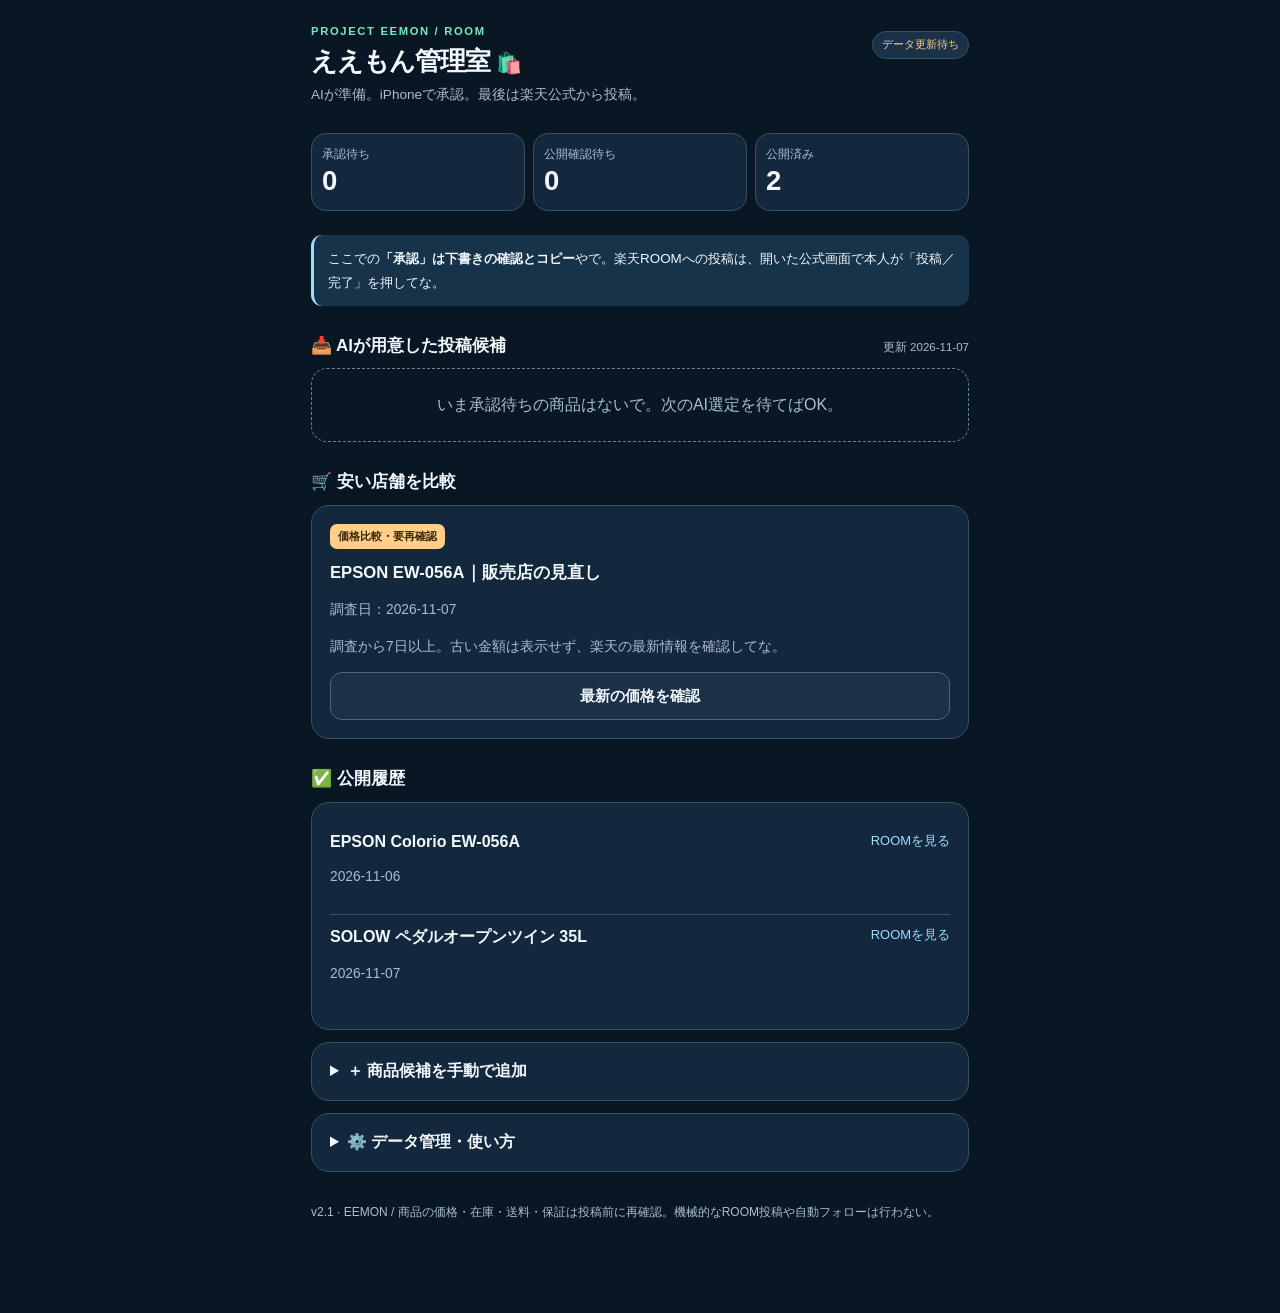
==== index.html @ 08f130cd "EEMON dashboard v2.1: show revised approval safety release" ====
<!doctype html>
<html lang="ja">
<head>
<meta charset="utf-8">
<meta name="viewport" content="width=device-width,initial-scale=1,viewport-fit=cover">
<meta name="theme-color" content="#091724">
<meta http-equiv="Content-Security-Policy" content="default-src 'self'; script-src 'self'; style-src 'self'; connect-src 'self'; img-src 'self' data:; object-src 'none'; base-uri 'none'; form-action 'none'">
<title>EEMON｜ええもん管理室</title>
<link rel="stylesheet" href="./style.css">
<link rel="manifest" href="./manifest.webmanifest">
</head>
<body>
<main class="wrap">
  <header class="header">
    <div><div class="eyebrow">PROJECT EEMON / ROOM</div><h1>ええもん管理室 <span>🛍️</span></h1><p class="sub">AIが準備。iPhoneで承認。最後は楽天公式から投稿。</p></div>
    <div class="live" id="connection">読み込み中</div>
  </header>
  <section class="counts" aria-label="件数">
    <div><small>承認待ち</small><strong id="pending-count">–</strong></div>
    <div><small>公開確認待ち</small><strong id="reported-count">–</strong></div>
    <div><small>公開済み</small><strong id="published-count">–</strong></div>
  </section>
  <p class="notice">ここでの<strong>「承認」は下書きの確認とコピー</strong>やで。楽天ROOMへの投稿は、開いた公式画面で本人が「投稿／完了」を押してな。</p>
  <div class="section-heading"><h2>📥 AIが用意した投稿候補</h2><span id="feed-date" class="muted"></span></div>
  <div id="pending"></div>
  <div class="section-heading"><h2>🛒 安い店舗を比較</h2></div>
  <div id="reviews"></div>
  <div class="section-heading"><h2>✅ 公開履歴</h2></div>
  <div id="published" class="panel"></div>
  <details class="panel"><summary>＋ 商品候補を手動で追加</summary>
    <form id="manual-form" class="form" autocomplete="off">
      <label>商品名<input name="name" maxlength="90" required placeholder="例：便利な収納用品"></label>
      <label>楽天市場の商品URL<input name="url" type="url" required placeholder="https://item.rakuten.co.jp/shop/item/"></label>
      <label>紹介文（500文字以内）<textarea name="caption" maxlength="500" required placeholder="ここが他と違ってええ！"></textarea></label>
      <button class="secondary" type="submit">候補として端末に保存</button>
    </form>
  </details>
  <details class="panel"><summary>⚙️ データ管理・使い方</summary>
    <p>GitHub Pagesの無料ホスティングに、公開しても問題ない商品情報だけを置く。承認状態はこのiPhone内に保存し、GitHubや楽天へ送信しない。Safariの履歴削除で消える場合があるで。</p>
    <p><b>使い方：</b>①承認して文面コピー → ②楽天市場で「ROOMに投稿」→ ③楽天公式の「完了」を押す → ④この画面で報告文をコピーしてChatGPTに貼り付け。</p>
    <div class="btn-row"><button id="export" class="secondary" type="button">履歴をバックアップ</button><button id="clear" class="tertiary" type="button">端末内記録を消去</button></div>
    <p class="muted small">アプリ風に使うならSafariの共有メニューから「ホーム画面に追加」。このページに楽天IDやパスワードは入力しないでな。</p>
  </details>
  <footer>v2.1 · EEMON / 商品の価格・在庫・送料・保証は投稿前に再確認。機械的なROOM投稿や自動フォローは行わない。</footer>
</main>
<div id="toast" class="toast" role="status" aria-live="polite" hidden></div>
<script src="./app.js" defer></script>
</body></html>
---- style.css ----
:root{color-scheme:dark;--bg:#091724;--panel:#14283d;--p2:#1a3148;--line:#375066;--text:#f2f8fd;--muted:#a9bdce;--blue:#9edcff;--mint:#7ae9c0;--warn:#ffce88;font-family:-apple-system,BlinkMacSystemFont,"Hiragino Kaku Gothic ProN","Noto Sans JP",sans-serif}
*{box-sizing:border-box}html{background:var(--bg);color:var(--text)}body{margin:0}a{color:var(--blue);text-decoration:none}button,input,textarea{font:inherit}button,a{touch-action:manipulation}.wrap{max-width:690px;margin:auto;padding:25px 16px 90px}.header{display:flex;justify-content:space-between;align-items:flex-start;gap:12px}.eyebrow{font-size:.7rem;color:var(--mint);font-weight:900;letter-spacing:.15em}h1{margin:7px 0 5px;font-size:1.64rem;letter-spacing:-.04em}h1 span{font-size:1.3rem}.sub,.muted{color:var(--muted)}.sub{margin:4px 0;font-size:.85rem;line-height:1.55}.live{margin-top:6px;border:1px solid var(--line);background:var(--p2);border-radius:25px;padding:6px 9px;white-space:nowrap;font-size:.66rem}.live.ok{color:var(--mint)}.live.warn{color:var(--warn)}.counts{display:grid;grid-template-columns:repeat(3,1fr);gap:8px;margin:24px 0}.counts>div{background:var(--panel);border:1px solid var(--line);border-radius:15px;padding:13px 10px}.counts small{display:block;color:var(--muted);font-size:.72rem}.counts strong{display:block;margin-top:3px;font-size:1.72rem}.notice{border-left:3px solid var(--blue);background:#173349;border-radius:11px;padding:12px 14px;font-size:.84rem;line-height:1.75}.section-heading{display:flex;justify-content:space-between;align-items:baseline;margin:28px 0 11px;gap:8px}.section-heading h2{font-size:1.06rem;margin:0}.section-heading>span{font-size:.72rem}.panel,.card{background:var(--panel);border:1px solid var(--line);border-radius:18px;padding:18px;margin:12px 0}.card h3{font-size:1.04rem;line-height:1.4;margin:12px 0 6px}.card p,.panel p{line-height:1.7;font-size:.86rem}.tag{display:inline-flex;border-radius:7px;padding:5px 8px;background:var(--mint);color:#08362d;font-size:.71rem;font-weight:800}.tag.warn{background:var(--warn);color:#3c2809}.tag.blue{background:var(--blue);color:#042e45}.description{white-space:pre-wrap;overflow-wrap:anywhere;line-height:1.7;font-size:.88rem;background:#0c1f2f;padding:13px;border-radius:11px;border:1px solid #30485c;max-height:270px;overflow:auto}.buttons{display:grid;gap:9px;margin-top:13px}.button,button{display:flex;align-items:center;justify-content:center;cursor:pointer;border:0;min-height:48px;border-radius:12px;padding:13px 11px;font-weight:850;font-size:.93rem;text-align:center}.button.primary,button.primary{color:#052b44;background:var(--blue)}.button.green,button.green{color:#09352c;background:var(--mint)}.button.secondary,button.secondary{color:var(--text);background:var(--p2);border:1px solid #4b6780}.button.tertiary,button.tertiary{color:#cedce7;background:#283b4d}.button:focus-visible,button:focus-visible,a:focus-visible{outline:3px solid var(--warn);outline-offset:2px}.empty{border:1px dashed #678199;color:var(--muted);padding:22px 16px;text-align:center;line-height:1.75;border-radius:16px}.small{font-size:.77rem}.history{display:flex;justify-content:space-between;gap:16px;padding:12px 0;border-bottom:1px solid var(--line)}.history:last-child{border:0}.history a{flex-shrink:0;font-size:.81rem}.price-list{display:grid;gap:8px;margin:12px 0}.price-row{display:flex;justify-content:space-between;gap:12px;border-radius:10px;background:#0d2031;padding:10px}.price-row b{font-size:.95rem}.price-row span{display:block;color:var(--muted);font-size:.73rem;margin-top:3px}.price-row a{font-size:.74rem}.saving{color:var(--mint);font-size:1.05rem;font-weight:900}.form label{display:block;font-size:.84rem;color:var(--muted);margin:14px 0}.form input,.form textarea{display:block;width:100%;border:1px solid #53718a;background:#091b2b;color:var(--text);border-radius:11px;padding:13px;margin-top:7px}.form textarea{min-height:130px;resize:vertical}.form button{width:100%}summary{cursor:pointer;font-weight:800}.btn-row{display:grid;gap:9px}.btn-row>button{width:100%}.toast{position:fixed;bottom:20px;left:50%;transform:translateX(-50%);max-width:min(92vw,520px);width:max-content;background:#c8f7e7;color:#092a22;border-radius:12px;padding:12px 15px;box-shadow:0 9px 40px #0009;z-index:50;font-size:.83rem;font-weight:700}footer{color:var(--muted);font-size:.75rem;margin:30px 0 0;line-height:1.7}
@media (min-width:560px){.buttons.two{grid-template-columns:1fr 1fr}}
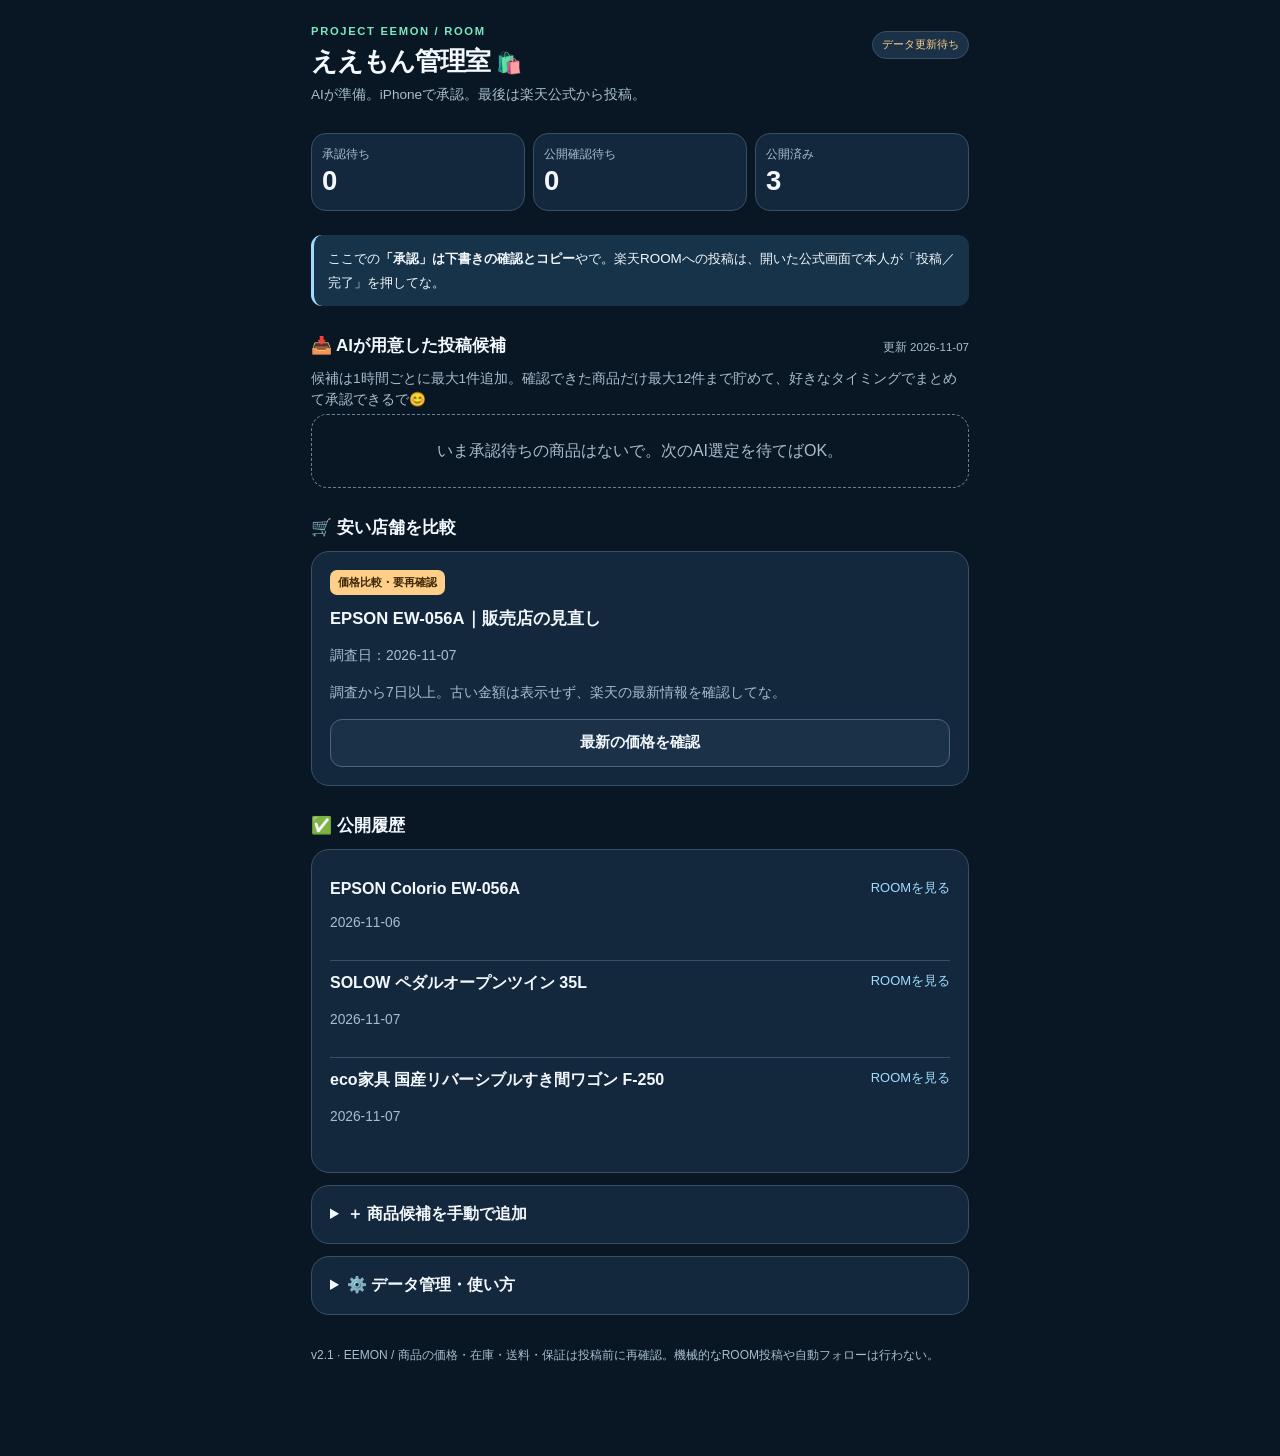
==== commit d6c43c42: "EEMON dashboard: explain hourly candidate accrual and 12-item approval backlog" ====
--- a/index.html
+++ b/index.html
@@ -22,6 +22,7 @@
   </section>
   <p class="notice">ここでの<strong>「承認」は下書きの確認とコピー</strong>やで。楽天ROOMへの投稿は、開いた公式画面で本人が「投稿／完了」を押してな。</p>
   <div class="section-heading"><h2>📥 AIが用意した投稿候補</h2><span id="feed-date" class="muted"></span></div>
+  <p class="sub">候補は1時間ごとに最大1件追加。確認できた商品だけ最大12件まで貯めて、好きなタイミングでまとめて承認できるで😊</p>
   <div id="pending"></div>
   <div class="section-heading"><h2>🛒 安い店舗を比較</h2></div>
   <div id="reviews"></div>
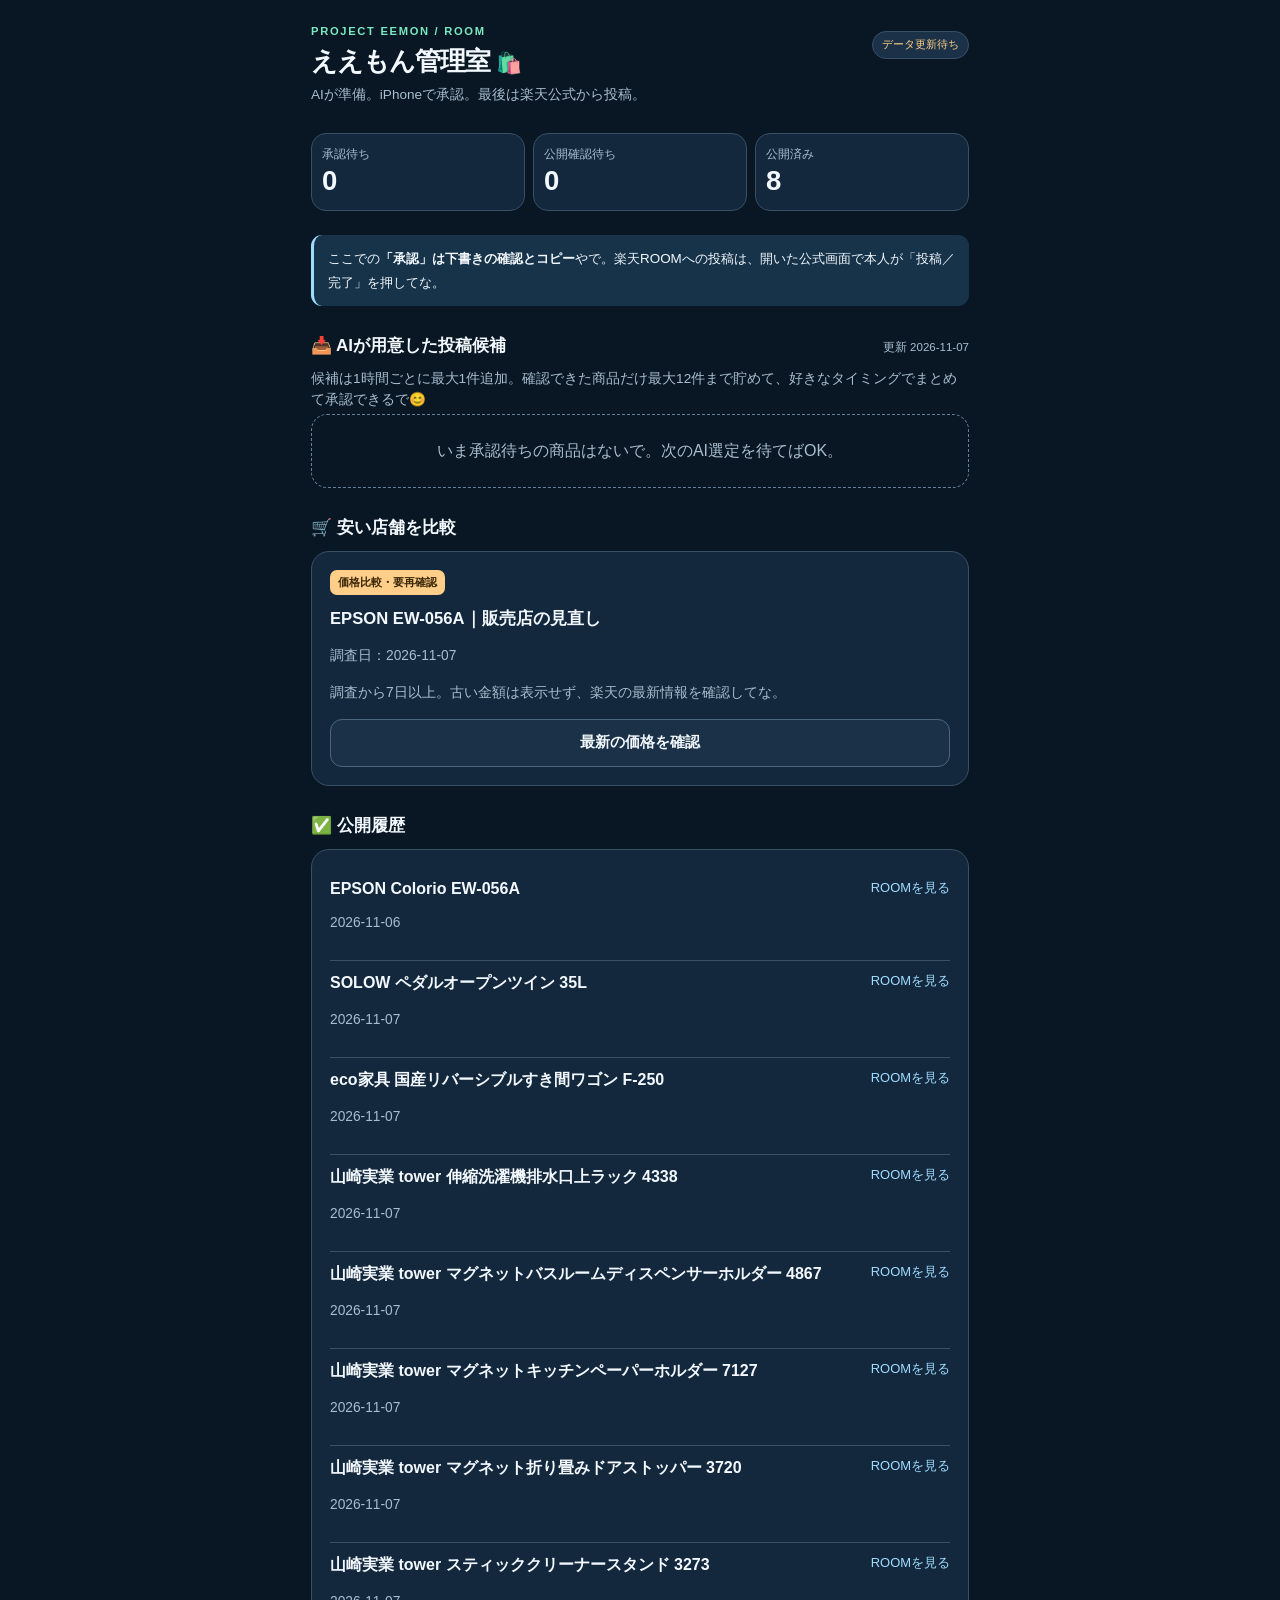
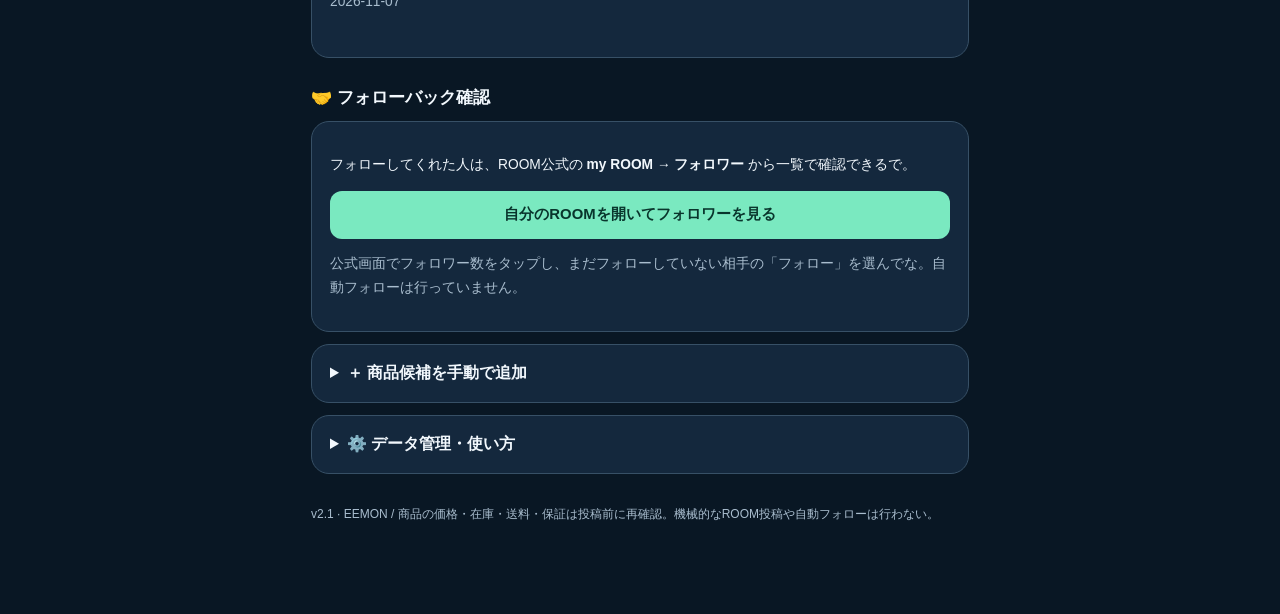
==== commit c4fd959d: "EEMON: add low-friction follow-back review link to official ROOM; no machine follows" ====
--- a/index.html
+++ b/index.html
@@ -28,6 +28,12 @@
   <div id="reviews"></div>
   <div class="section-heading"><h2>✅ 公開履歴</h2></div>
   <div id="published" class="panel"></div>
+  <div class="section-heading"><h2>🤝 フォローバック確認</h2></div>
+  <section class="panel" aria-label="楽天ROOMのフォローバック確認">
+    <p>フォローしてくれた人は、ROOM公式の <b>my ROOM → フォロワー</b> から一覧で確認できるで。</p>
+    <a class="button green" href="https://room.rakuten.co.jp/eemon_sagashi_papa/items" target="_blank" rel="noopener noreferrer">自分のROOMを開いてフォロワーを見る</a>
+    <p class="muted small">公式画面でフォロワー数をタップし、まだフォローしていない相手の「フォロー」を選んでな。自動フォローは行っていません。</p>
+  </section>
   <details class="panel"><summary>＋ 商品候補を手動で追加</summary>
     <form id="manual-form" class="form" autocomplete="off">
       <label>商品名<input name="name" maxlength="90" required placeholder="例：便利な収納用品"></label>
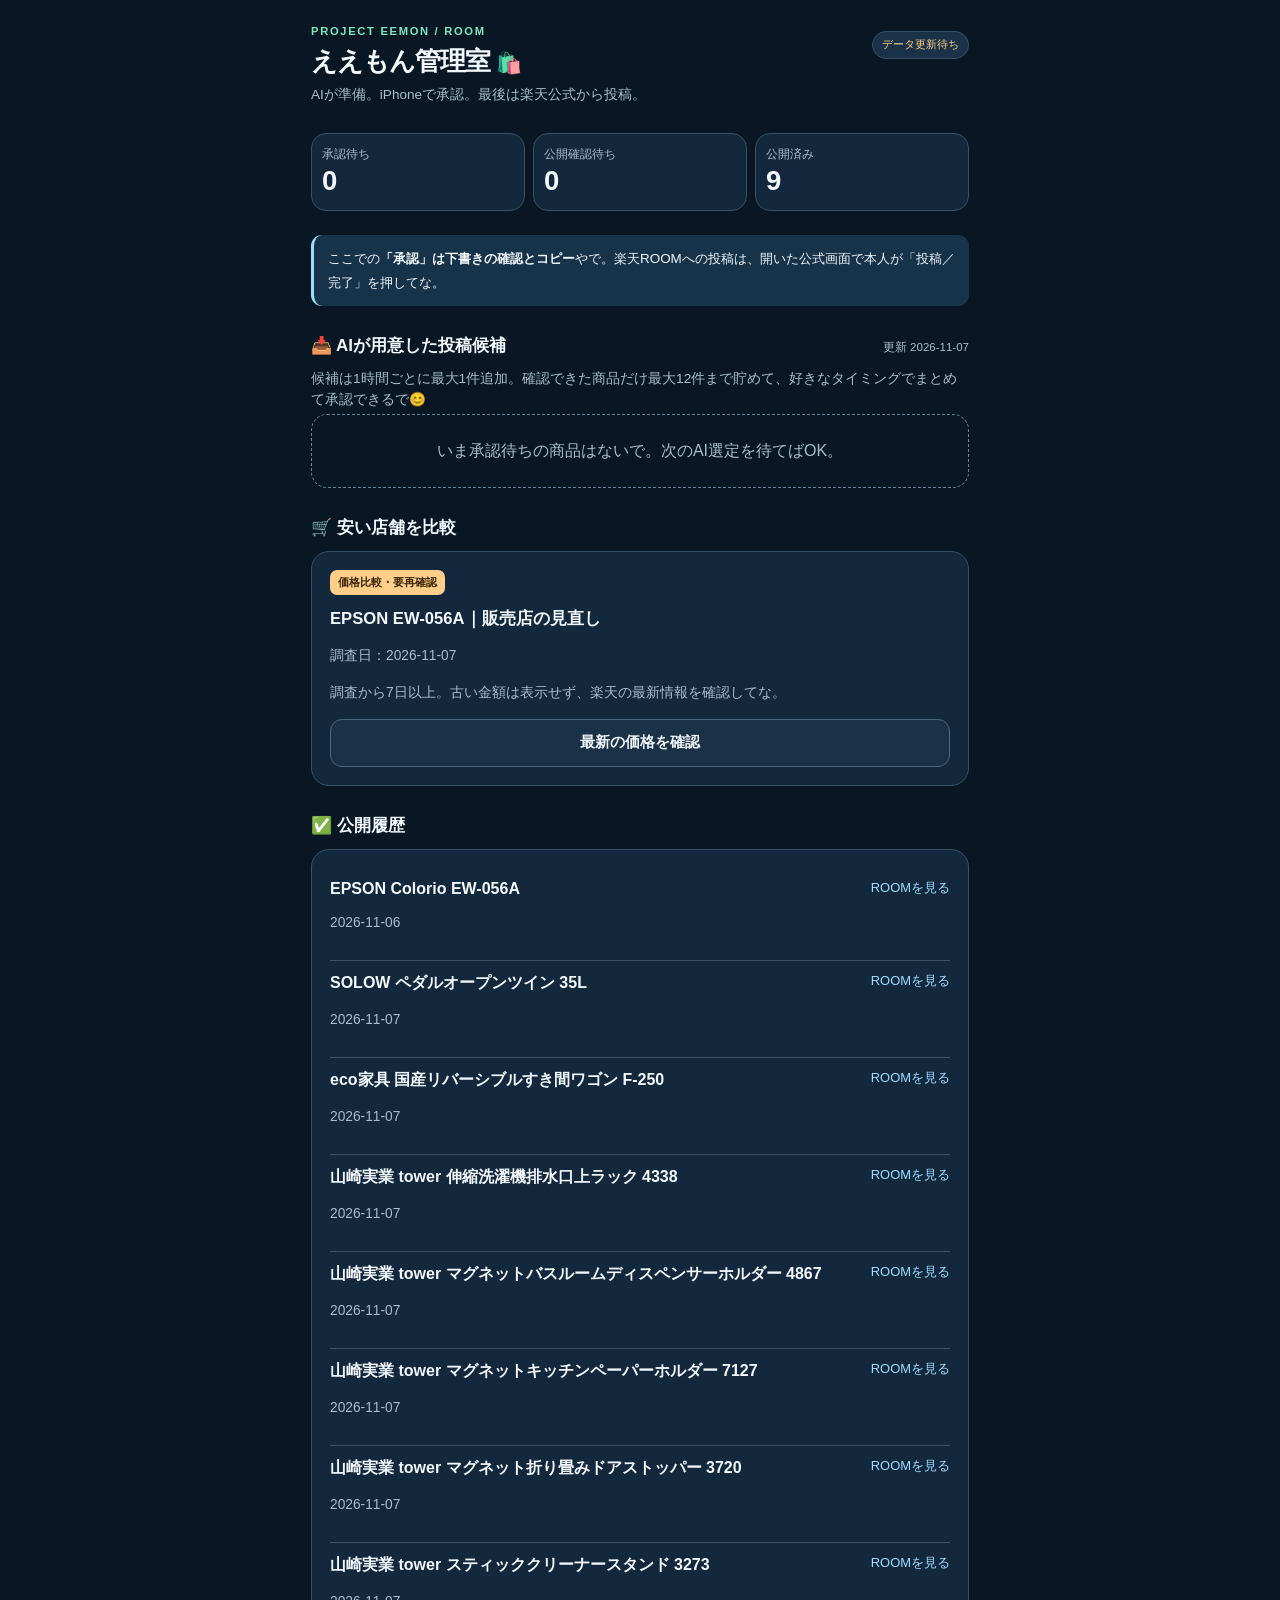
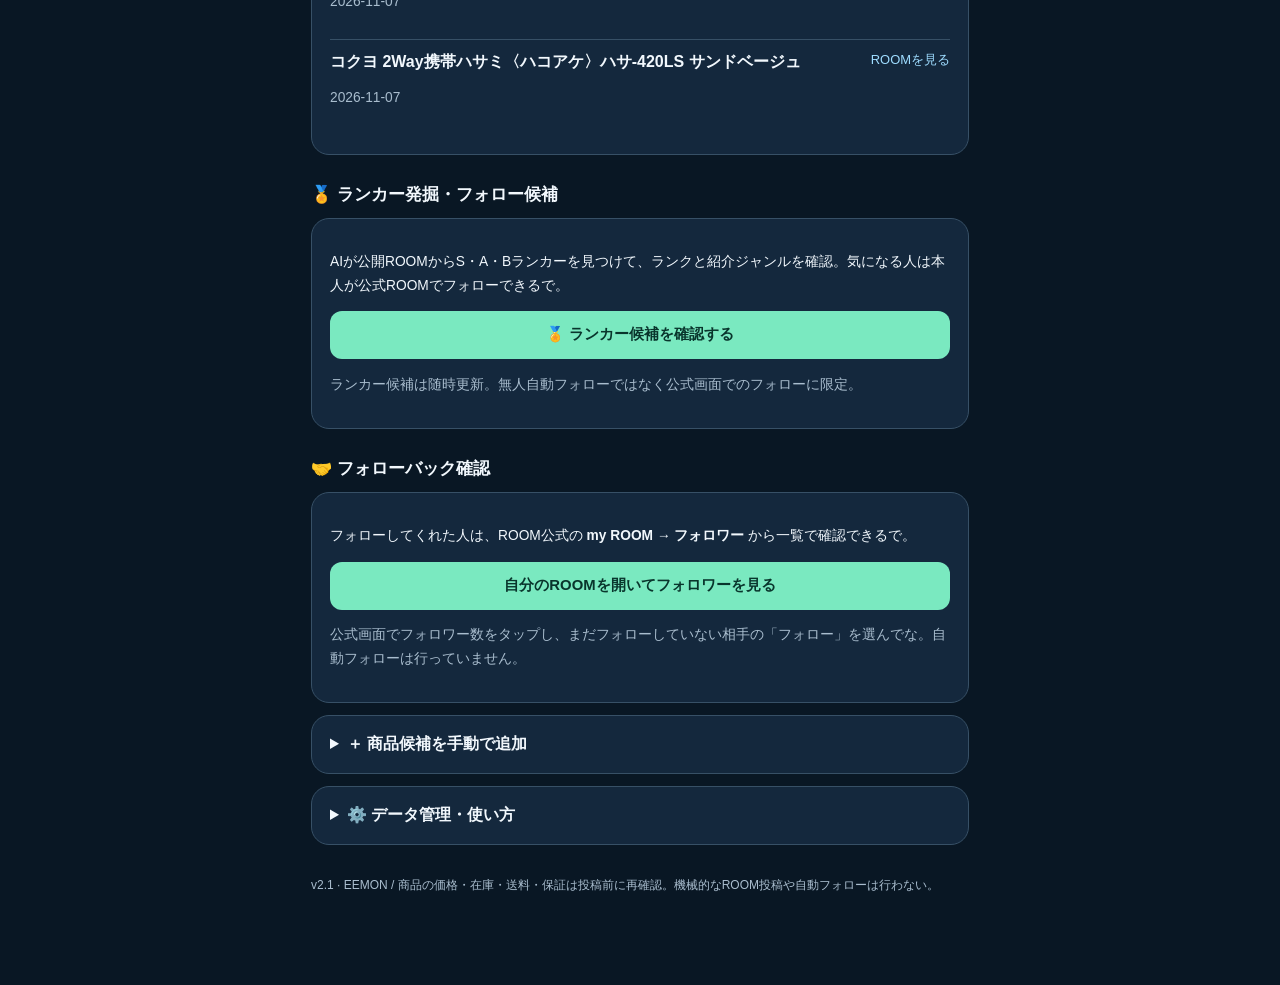
==== commit d5372d30: "EEMON dashboard: link new iPhone ranker-follow review room" ====
--- a/index.html
+++ b/index.html
@@ -28,6 +28,12 @@
   <div id="reviews"></div>
   <div class="section-heading"><h2>✅ 公開履歴</h2></div>
   <div id="published" class="panel"></div>
+  <div class="section-heading"><h2>🏅 ランカー発掘・フォロー候補</h2></div>
+  <section class="panel" aria-label="ランカー発掘室へ進む">
+    <p>AIが公開ROOMからS・A・Bランカーを見つけて、ランクと紹介ジャンルを確認。気になる人は本人が公式ROOMでフォローできるで。</p>
+    <a class="button green" href="./rankers.html">🏅 ランカー候補を確認する</a>
+    <p class="muted small">ランカー候補は随時更新。無人自動フォローではなく公式画面でのフォローに限定。</p>
+  </section>
   <div class="section-heading"><h2>🤝 フォローバック確認</h2></div>
   <section class="panel" aria-label="楽天ROOMのフォローバック確認">
     <p>フォローしてくれた人は、ROOM公式の <b>my ROOM → フォロワー</b> から一覧で確認できるで。</p>
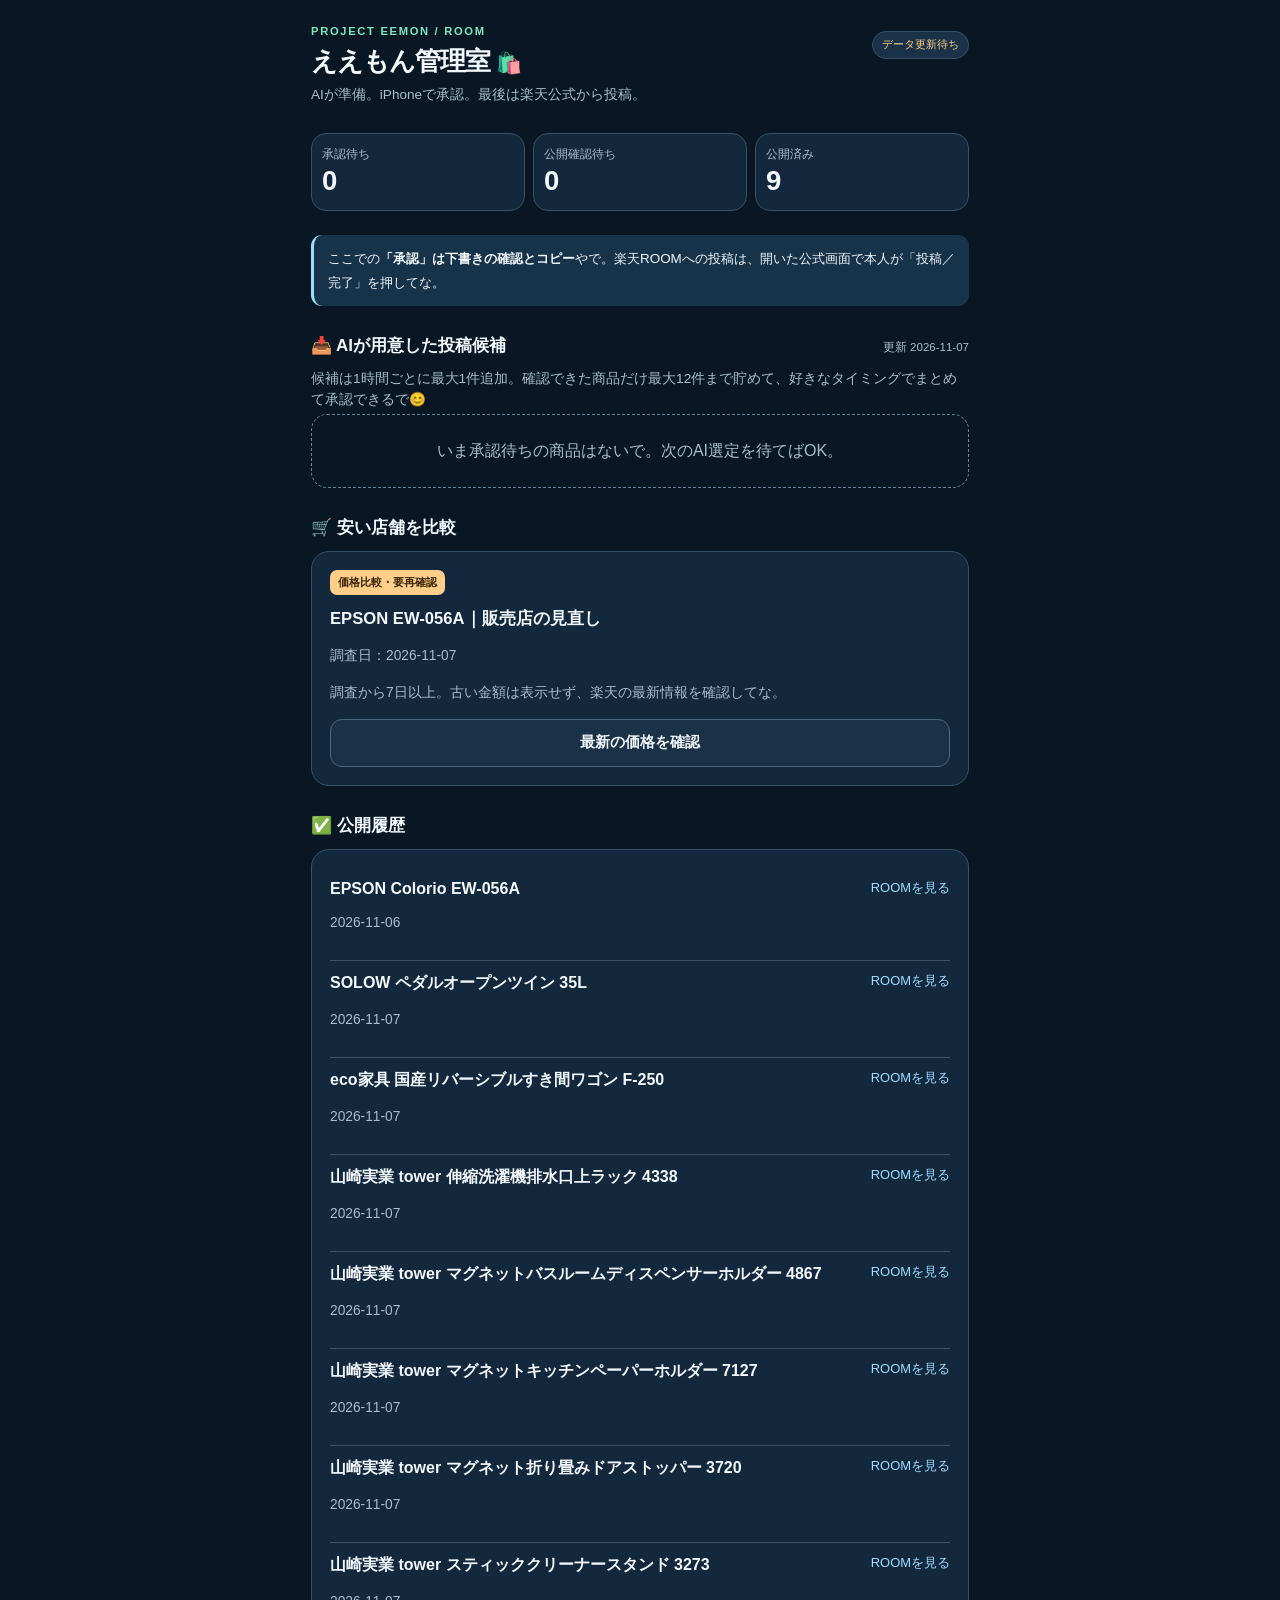
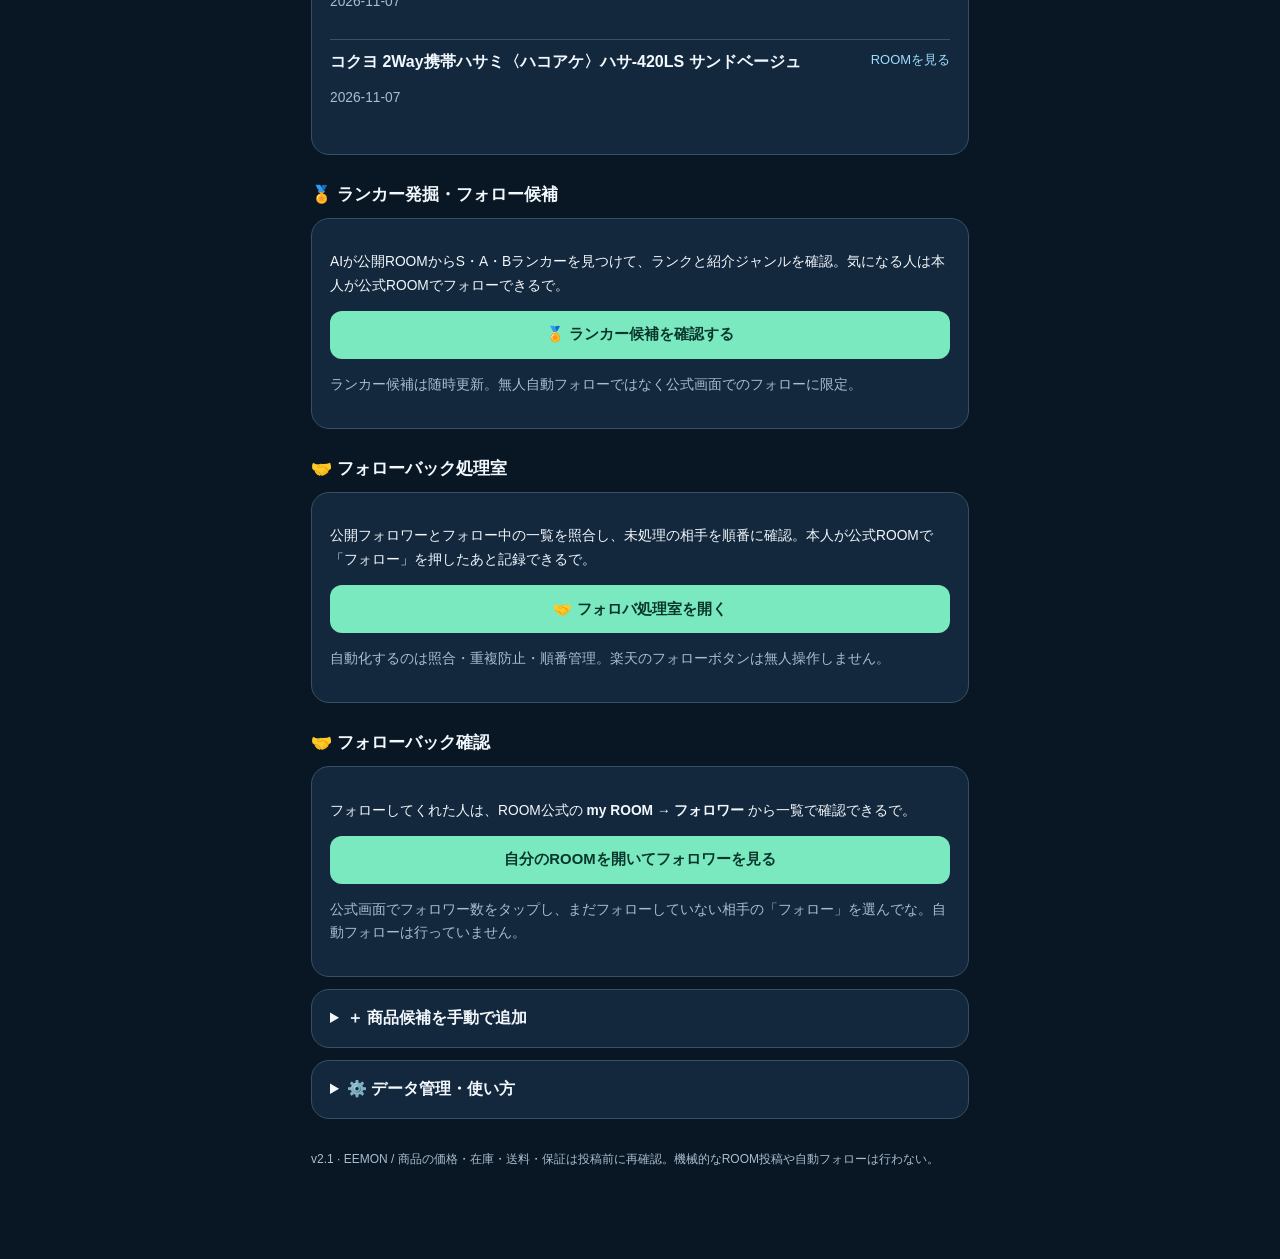
==== commit 8844b16e: "EEMON: launch dedicated iPhone follow-back review flow from main dashboard" ====
--- a/index.html
+++ b/index.html
@@ -34,6 +34,12 @@
     <a class="button green" href="./rankers.html">🏅 ランカー候補を確認する</a>
     <p class="muted small">ランカー候補は随時更新。無人自動フォローではなく公式画面でのフォローに限定。</p>
   </section>
+  <div class="section-heading"><h2>🤝 フォローバック処理室</h2></div>
+  <section class="panel" aria-label="大量フォロワーの対応">
+    <p>公開フォロワーとフォロー中の一覧を照合し、未処理の相手を順番に確認。本人が公式ROOMで「フォロー」を押したあと記録できるで。</p>
+    <a class="button green" href="./followbacks.html">🤝 フォロバ処理室を開く</a>
+    <p class="muted small">自動化するのは照合・重複防止・順番管理。楽天のフォローボタンは無人操作しません。</p>
+  </section>
   <div class="section-heading"><h2>🤝 フォローバック確認</h2></div>
   <section class="panel" aria-label="楽天ROOMのフォローバック確認">
     <p>フォローしてくれた人は、ROOM公式の <b>my ROOM → フォロワー</b> から一覧で確認できるで。</p>
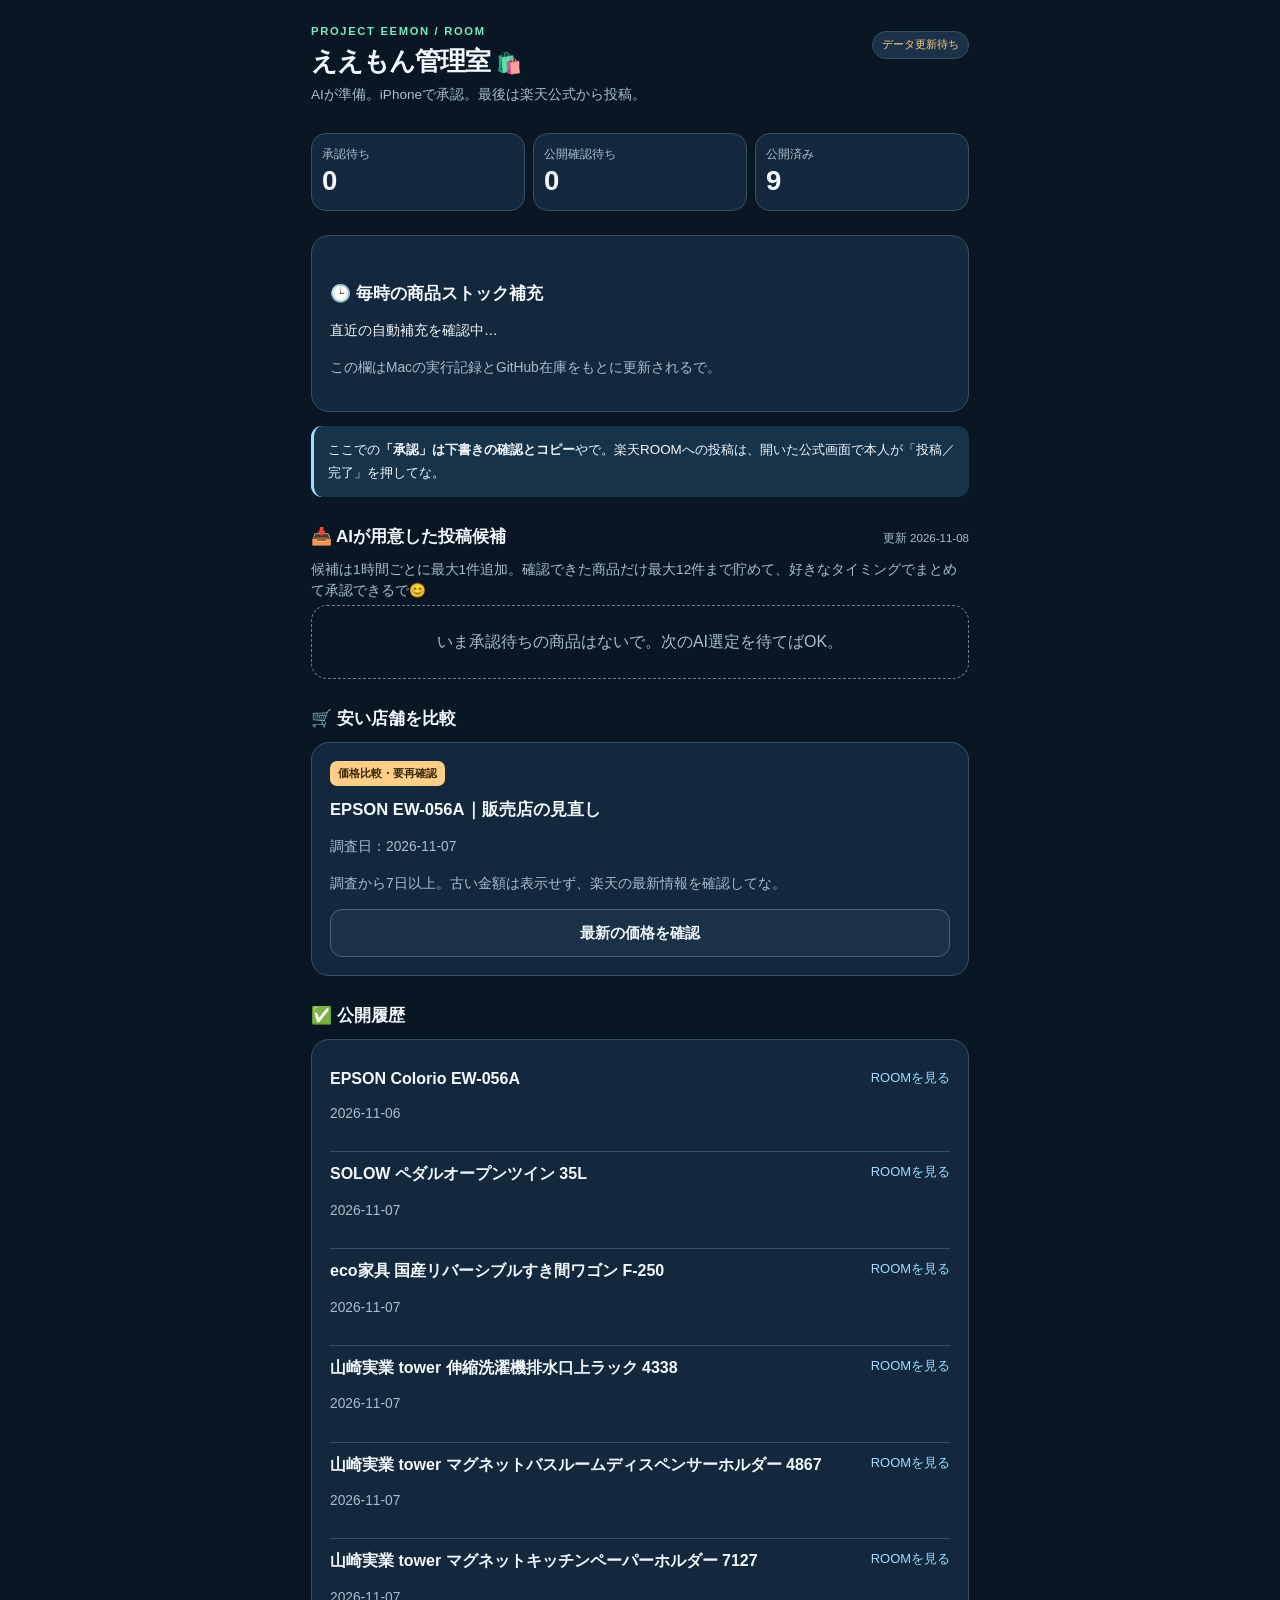
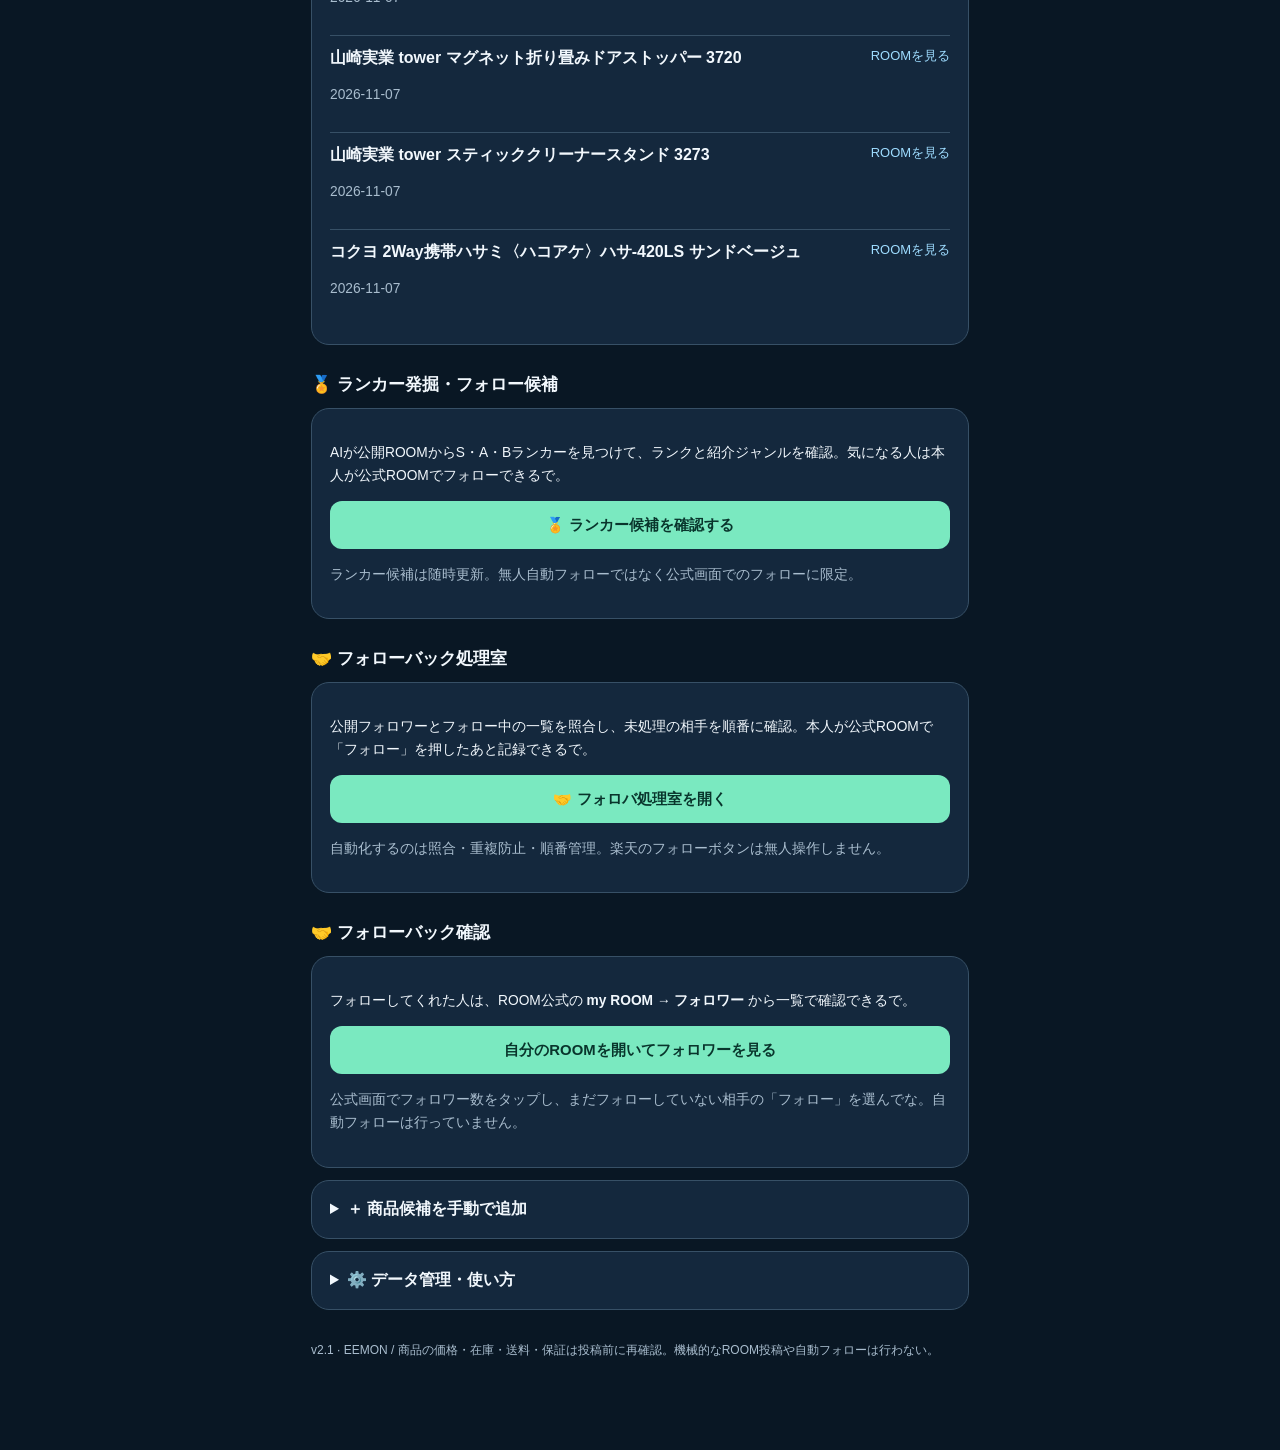
==== commit 801a12f8: "EEMON: show hourly stock replenishment status on iPhone dashboard" ====
--- a/index.html
+++ b/index.html
@@ -19,6 +19,11 @@
     <div><small>承認待ち</small><strong id="pending-count">–</strong></div>
     <div><small>公開確認待ち</small><strong id="reported-count">–</strong></div>
     <div><small>公開済み</small><strong id="published-count">–</strong></div>
+  </section>
+  <section class="panel" aria-label="毎時ストック補充の稼働状況">
+    <div class="section-heading"><h2>🕒 毎時の商品ストック補充</h2></div>
+    <p id="stock-health-summary">直近の自動補充を確認中…</p>
+    <p id="stock-health-detail" class="muted small">この欄はMacの実行記録とGitHub在庫をもとに更新されるで。</p>
   </section>
   <p class="notice">ここでの<strong>「承認」は下書きの確認とコピー</strong>やで。楽天ROOMへの投稿は、開いた公式画面で本人が「投稿／完了」を押してな。</p>
   <div class="section-heading"><h2>📥 AIが用意した投稿候補</h2><span id="feed-date" class="muted"></span></div>
@@ -64,4 +69,5 @@
 </main>
 <div id="toast" class="toast" role="status" aria-live="polite" hidden></div>
 <script src="./app.js" defer></script>
+<script src="./stock-status.js" defer></script>
 </body></html>
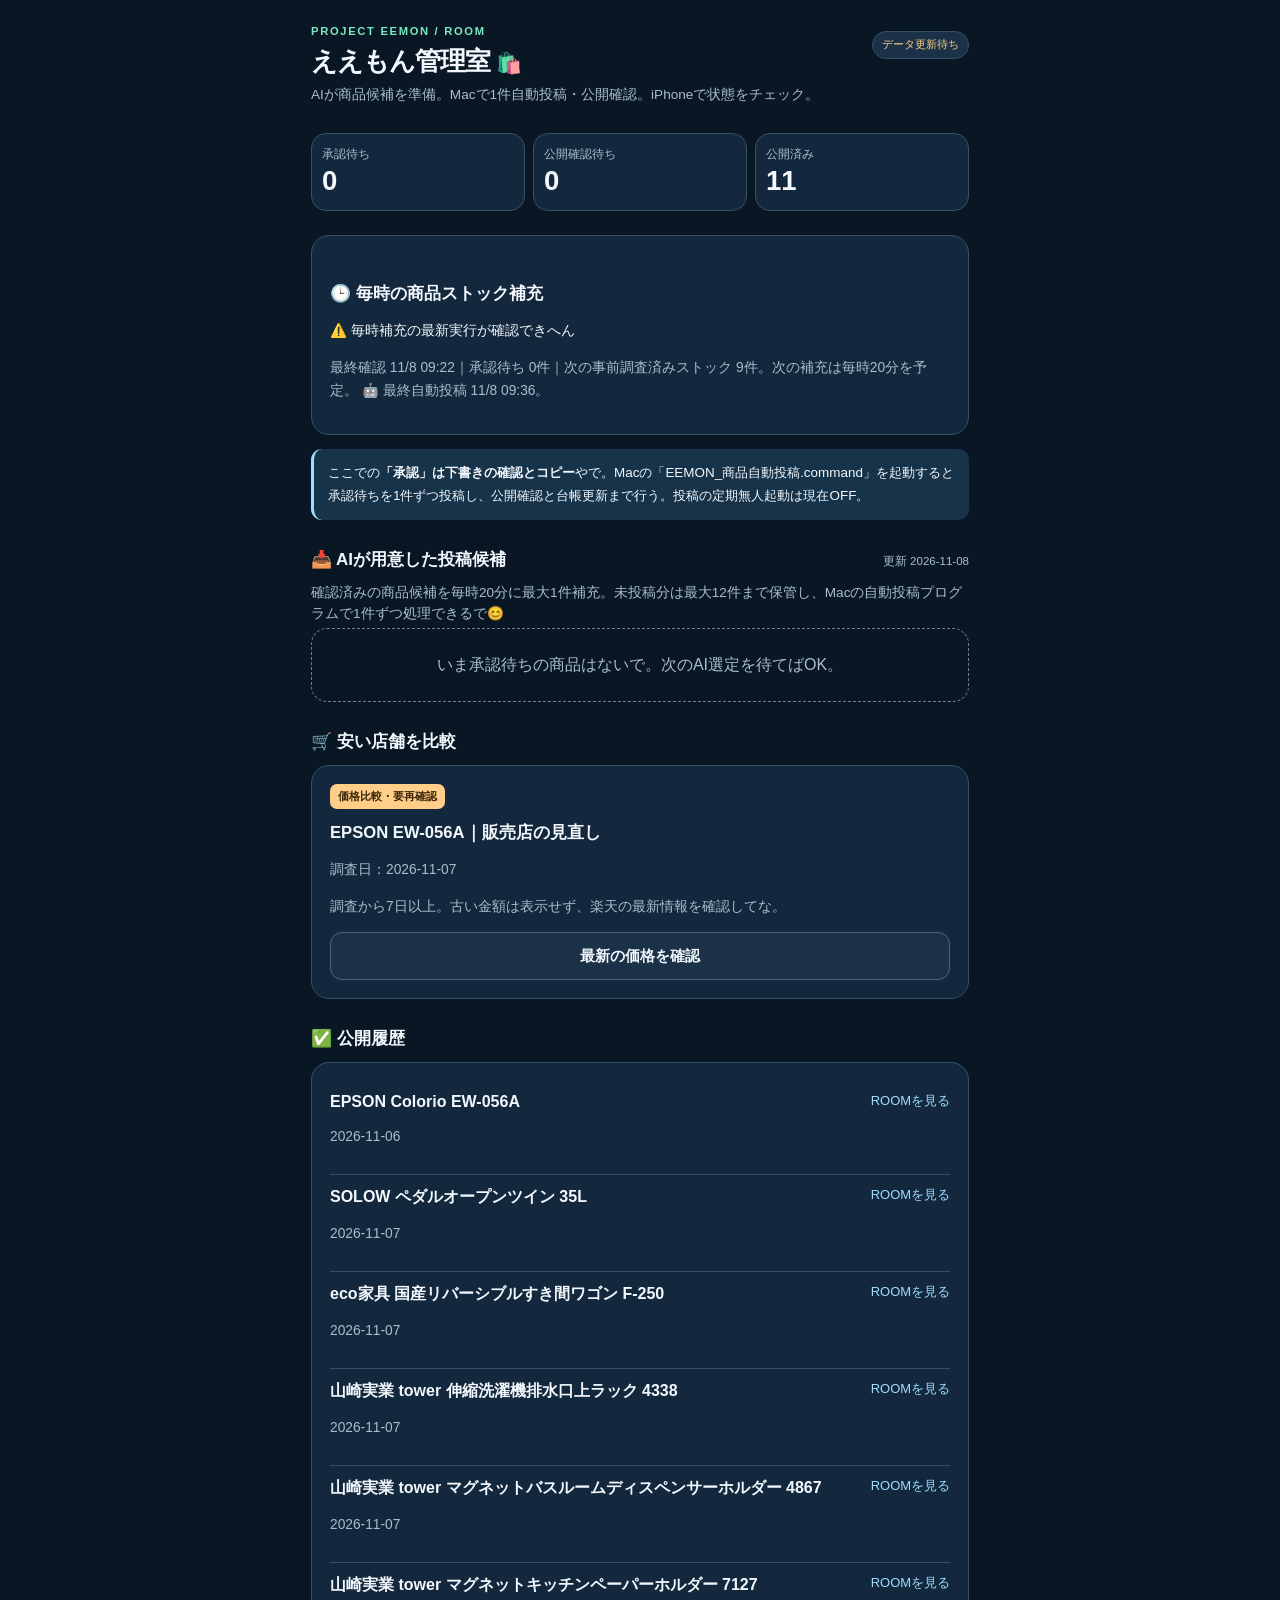
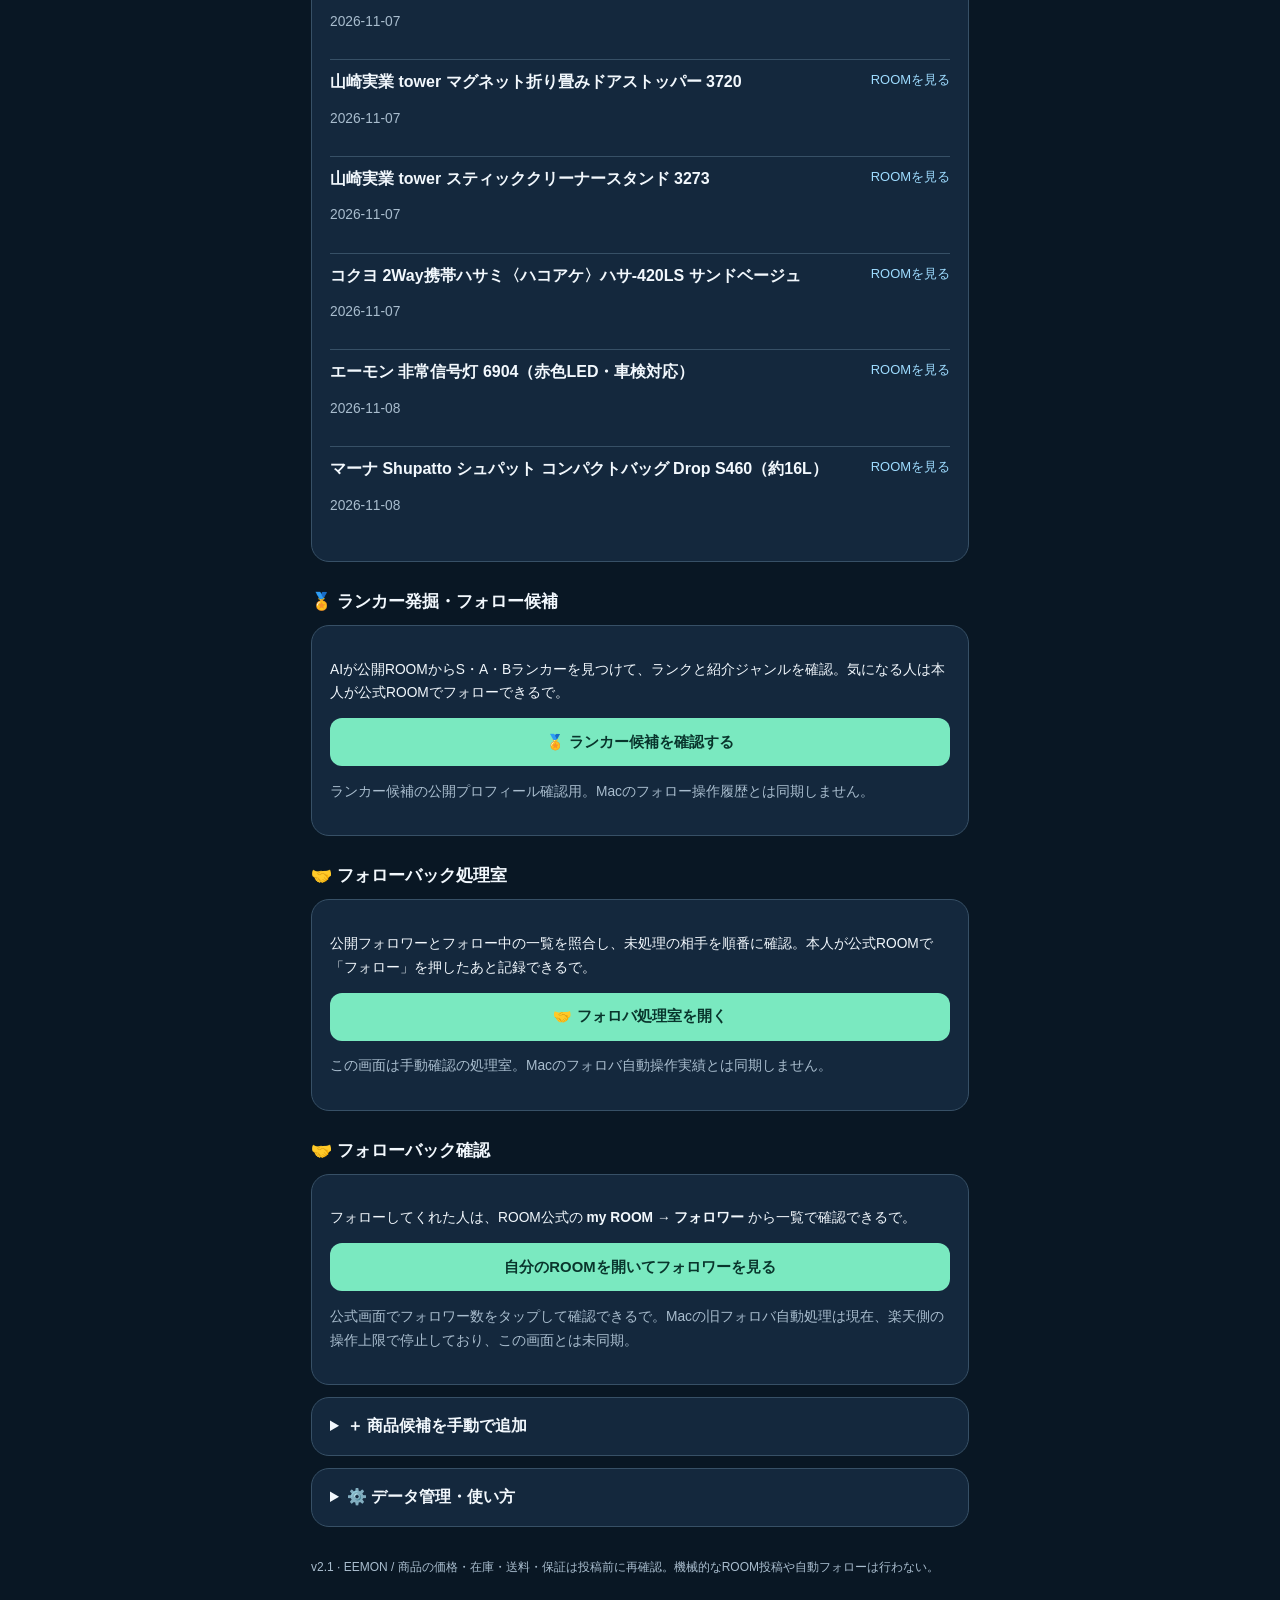
==== commit 32cf4360: "EEMON dashboard: align posting and followback copy with verified Mac automation status" ====
--- a/index.html
+++ b/index.html
@@ -12,7 +12,7 @@
 <body>
 <main class="wrap">
   <header class="header">
-    <div><div class="eyebrow">PROJECT EEMON / ROOM</div><h1>ええもん管理室 <span>🛍️</span></h1><p class="sub">AIが準備。iPhoneで承認。最後は楽天公式から投稿。</p></div>
+    <div><div class="eyebrow">PROJECT EEMON / ROOM</div><h1>ええもん管理室 <span>🛍️</span></h1><p class="sub">AIが商品候補を準備。Macで1件自動投稿・公開確認。iPhoneで状態をチェック。</p></div>
     <div class="live" id="connection">読み込み中</div>
   </header>
   <section class="counts" aria-label="件数">
@@ -25,9 +25,9 @@
     <p id="stock-health-summary">直近の自動補充を確認中…</p>
     <p id="stock-health-detail" class="muted small">この欄はMacの実行記録とGitHub在庫をもとに更新されるで。</p>
   </section>
-  <p class="notice">ここでの<strong>「承認」は下書きの確認とコピー</strong>やで。楽天ROOMへの投稿は、開いた公式画面で本人が「投稿／完了」を押してな。</p>
+  <p class="notice">ここでの<strong>「承認」は下書きの確認とコピー</strong>やで。Macの「EEMON_商品自動投稿.command」を起動すると承認待ちを1件ずつ投稿し、公開確認と台帳更新まで行う。投稿の定期無人起動は現在OFF。</p>
   <div class="section-heading"><h2>📥 AIが用意した投稿候補</h2><span id="feed-date" class="muted"></span></div>
-  <p class="sub">候補は1時間ごとに最大1件追加。確認できた商品だけ最大12件まで貯めて、好きなタイミングでまとめて承認できるで😊</p>
+  <p class="sub">確認済みの商品候補を毎時20分に最大1件補充。未投稿分は最大12件まで保管し、Macの自動投稿プログラムで1件ずつ処理できるで😊</p>
   <div id="pending"></div>
   <div class="section-heading"><h2>🛒 安い店舗を比較</h2></div>
   <div id="reviews"></div>
@@ -37,19 +37,19 @@
   <section class="panel" aria-label="ランカー発掘室へ進む">
     <p>AIが公開ROOMからS・A・Bランカーを見つけて、ランクと紹介ジャンルを確認。気になる人は本人が公式ROOMでフォローできるで。</p>
     <a class="button green" href="./rankers.html">🏅 ランカー候補を確認する</a>
-    <p class="muted small">ランカー候補は随時更新。無人自動フォローではなく公式画面でのフォローに限定。</p>
+    <p class="muted small">ランカー候補の公開プロフィール確認用。Macのフォロー操作履歴とは同期しません。</p>
   </section>
   <div class="section-heading"><h2>🤝 フォローバック処理室</h2></div>
   <section class="panel" aria-label="大量フォロワーの対応">
     <p>公開フォロワーとフォロー中の一覧を照合し、未処理の相手を順番に確認。本人が公式ROOMで「フォロー」を押したあと記録できるで。</p>
     <a class="button green" href="./followbacks.html">🤝 フォロバ処理室を開く</a>
-    <p class="muted small">自動化するのは照合・重複防止・順番管理。楽天のフォローボタンは無人操作しません。</p>
+    <p class="muted small">この画面は手動確認の処理室。Macのフォロバ自動操作実績とは同期しません。</p>
   </section>
   <div class="section-heading"><h2>🤝 フォローバック確認</h2></div>
   <section class="panel" aria-label="楽天ROOMのフォローバック確認">
     <p>フォローしてくれた人は、ROOM公式の <b>my ROOM → フォロワー</b> から一覧で確認できるで。</p>
     <a class="button green" href="https://room.rakuten.co.jp/eemon_sagashi_papa/items" target="_blank" rel="noopener noreferrer">自分のROOMを開いてフォロワーを見る</a>
-    <p class="muted small">公式画面でフォロワー数をタップし、まだフォローしていない相手の「フォロー」を選んでな。自動フォローは行っていません。</p>
+    <p class="muted small">公式画面でフォロワー数をタップして確認できるで。Macの旧フォロバ自動処理は現在、楽天側の操作上限で停止しており、この画面とは未同期。</p>
   </section>
   <details class="panel"><summary>＋ 商品候補を手動で追加</summary>
     <form id="manual-form" class="form" autocomplete="off">
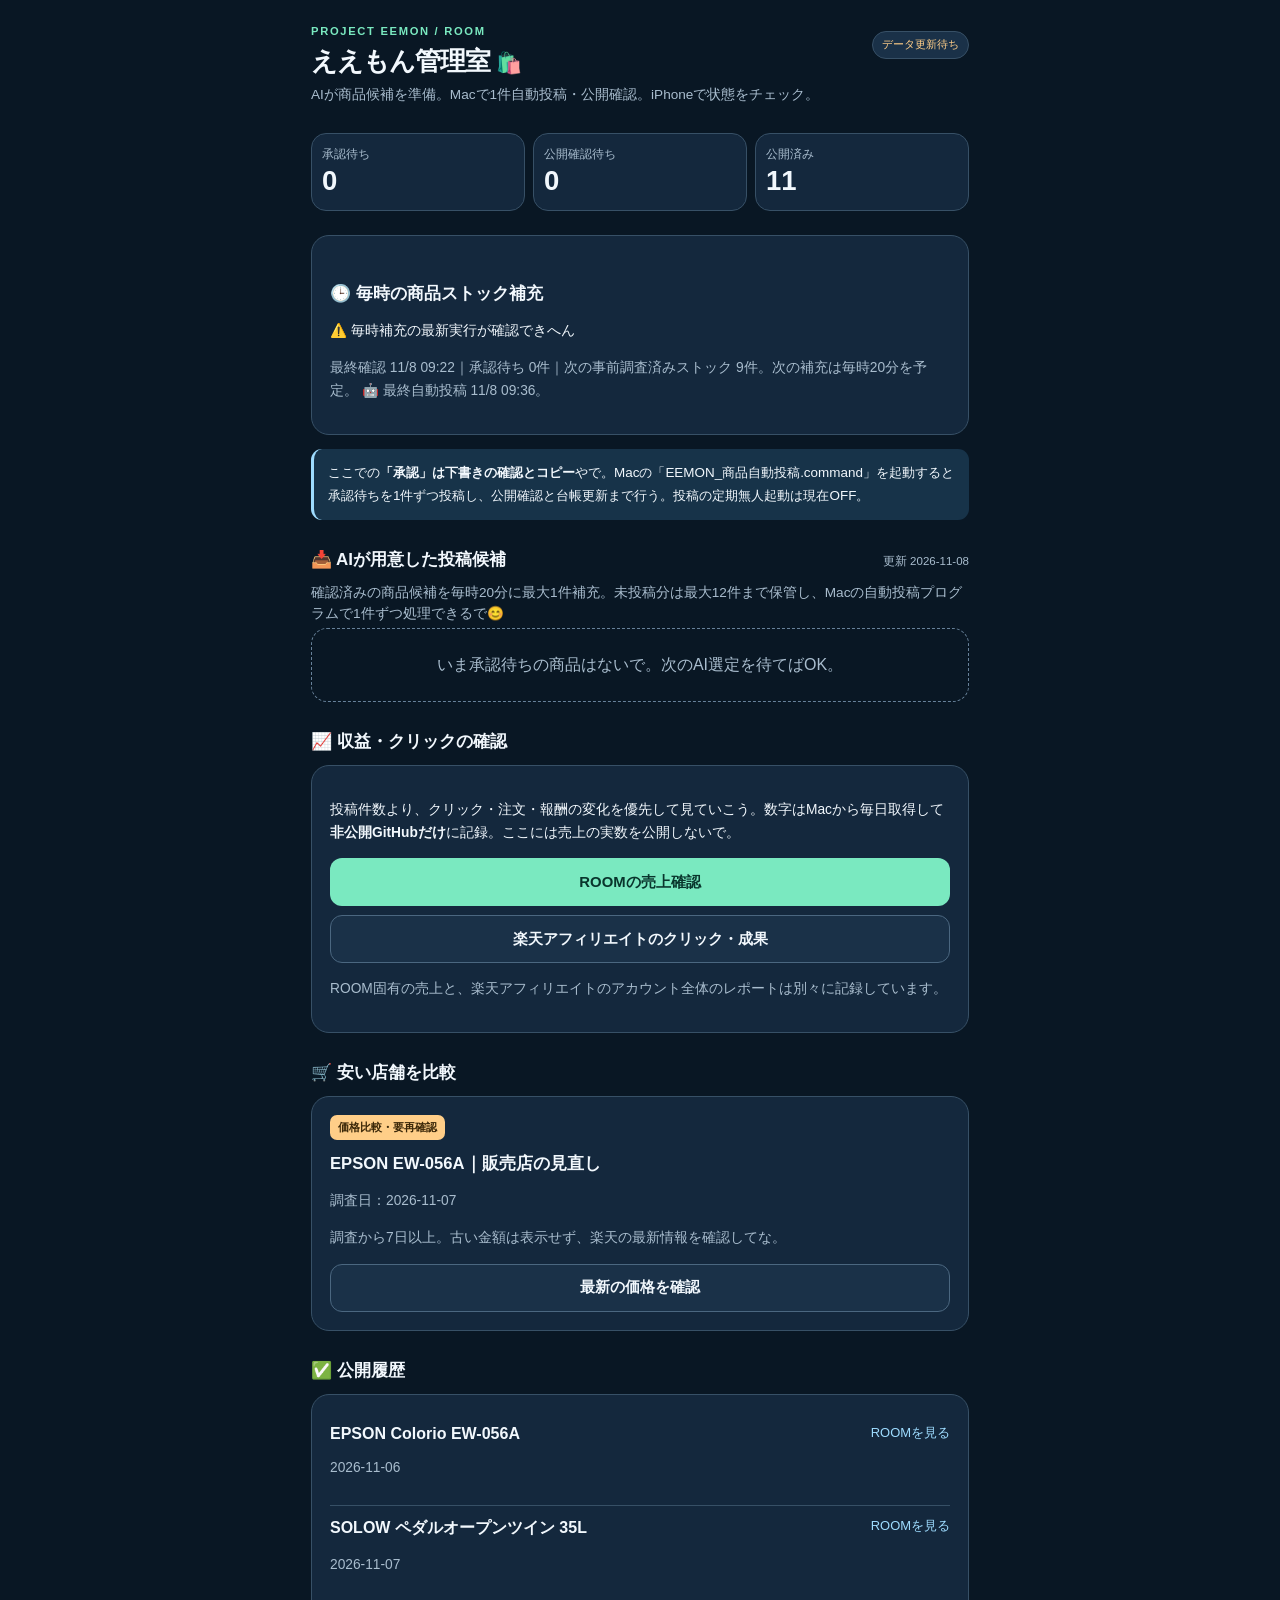
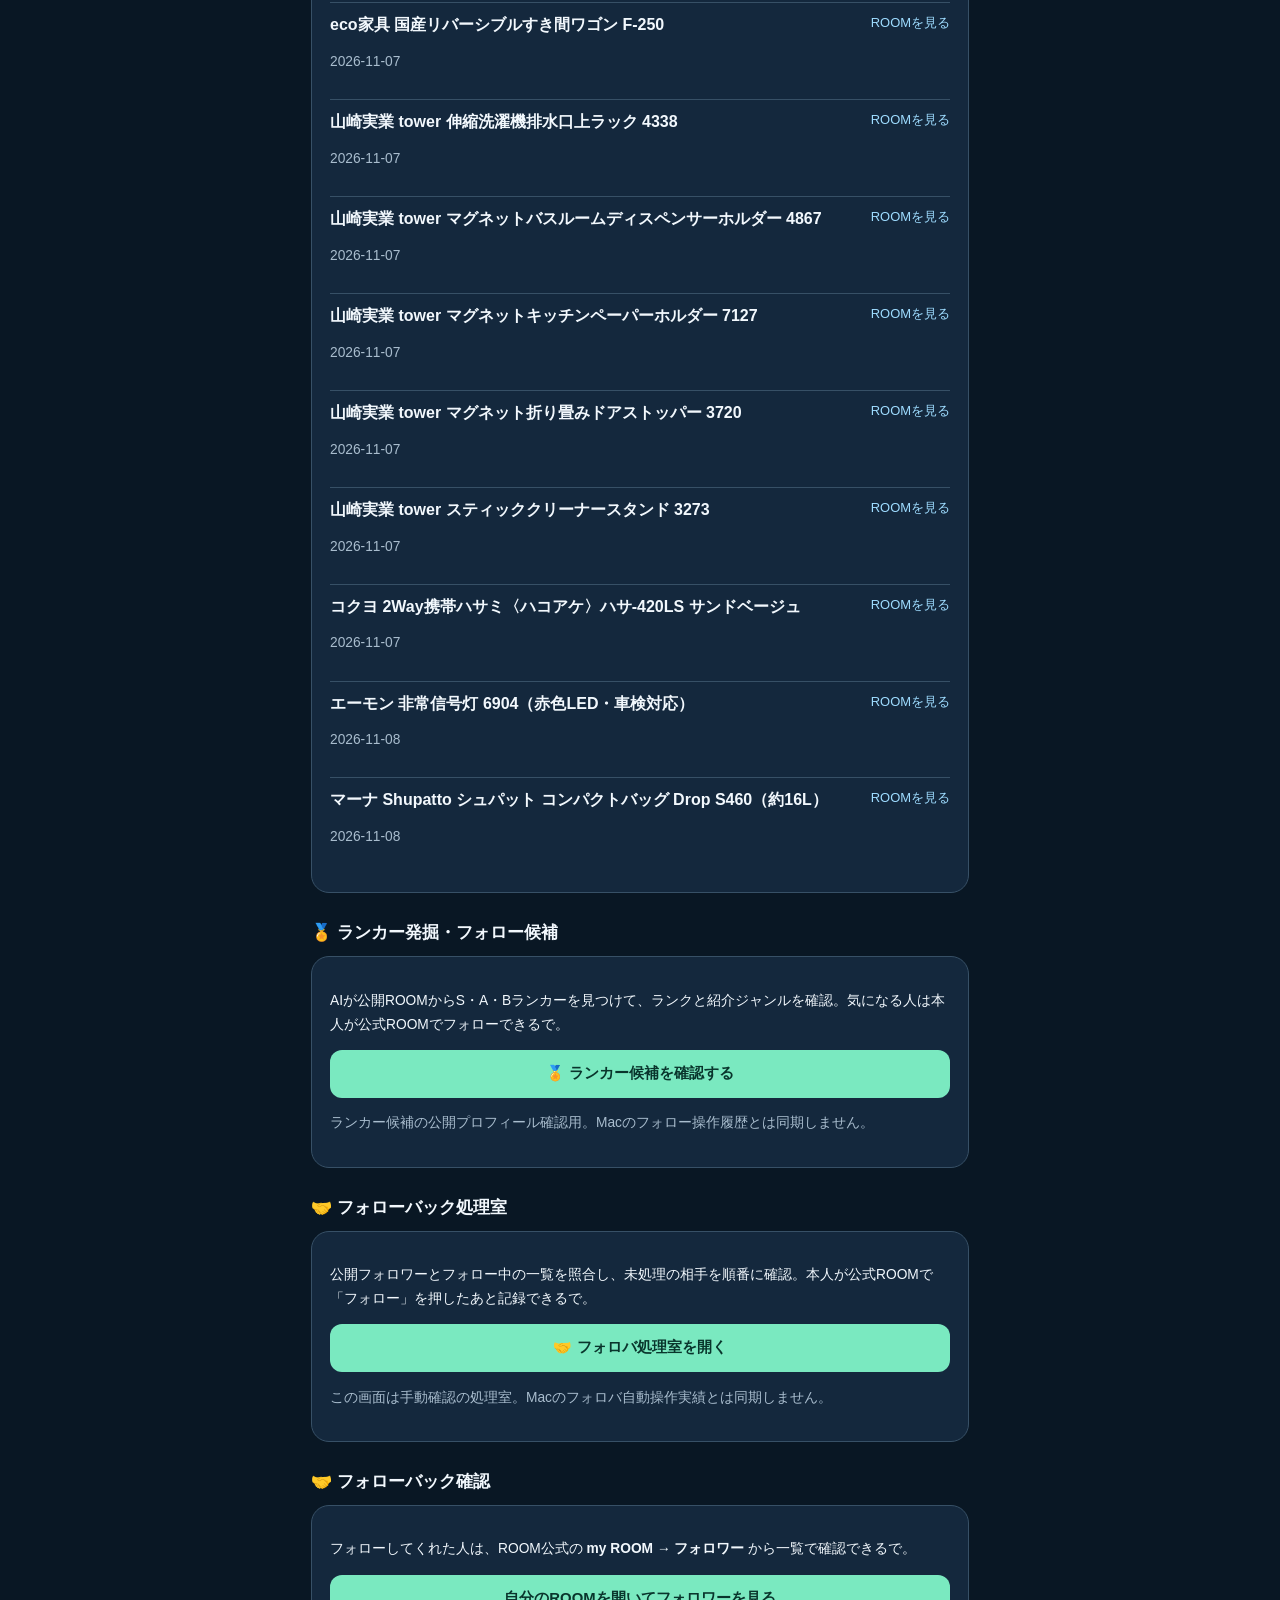
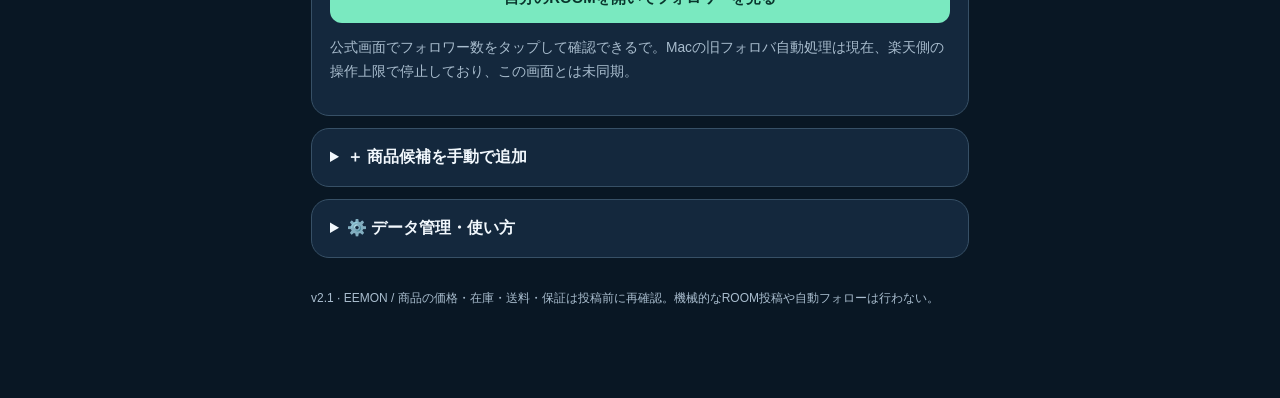
==== commit 90dd787c: "EEMON dashboard: link official private revenue and click reports without exposing financial figures" ====
--- a/index.html
+++ b/index.html
@@ -29,6 +29,15 @@
   <div class="section-heading"><h2>📥 AIが用意した投稿候補</h2><span id="feed-date" class="muted"></span></div>
   <p class="sub">確認済みの商品候補を毎時20分に最大1件補充。未投稿分は最大12件まで保管し、Macの自動投稿プログラムで1件ずつ処理できるで😊</p>
   <div id="pending"></div>
+  <div class="section-heading"><h2>📈 収益・クリックの確認</h2></div>
+  <section class="panel" aria-label="公式の成果レポートへ">
+    <p>投稿件数より、クリック・注文・報酬の変化を優先して見ていこう。数字はMacから毎日取得して<strong>非公開GitHubだけ</strong>に記録。ここには売上の実数を公開しないで。</p>
+    <div class="buttons">
+      <a class="button green" href="https://room.rakuten.co.jp/eemon_sagashi_papa/settings" target="_blank" rel="noopener noreferrer">ROOMの売上確認</a>
+      <a class="button secondary" href="https://affiliate.rakuten.co.jp/report/" target="_blank" rel="noopener noreferrer">楽天アフィリエイトのクリック・成果</a>
+    </div>
+    <p class="muted small">ROOM固有の売上と、楽天アフィリエイトのアカウント全体のレポートは別々に記録しています。</p>
+  </section>
   <div class="section-heading"><h2>🛒 安い店舗を比較</h2></div>
   <div id="reviews"></div>
   <div class="section-heading"><h2>✅ 公開履歴</h2></div>
